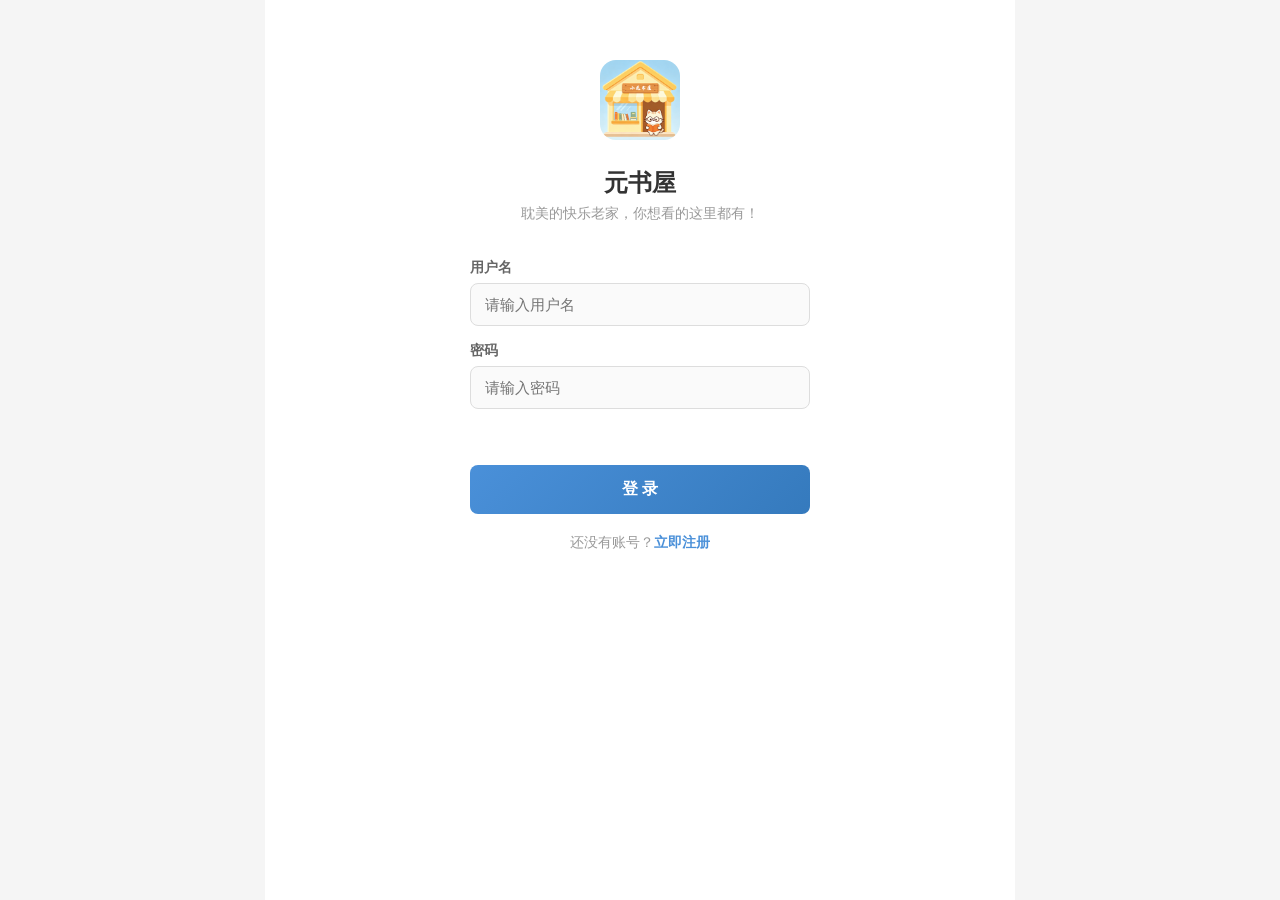
==== bookstore-web/index.html @ 1ee7d2e2 "Add files via upload" ====
<!DOCTYPE html>
<html lang="zh-CN">
<head>
<meta charset="UTF-8">
<meta name="viewport" content="width=device-width,initial-scale=1,maximum-scale=1,user-scalable=no">
<title>元书屋 - 二哈和他的白猫师尊</title>
<link rel="icon" type="image/png" href="images/logo.png">
<link rel="stylesheet" href="css/style.css">
<!-- 纯本地存储，跨设备通过导入导出JSON同步 -->
</head>
<body>

<!-- ==================== 登录/注册页面 ==================== -->
<div id="view-auth" class="view active">
  <div class="auth-container">
    <div class="auth-logo"><img src="images/logo.png" alt="元书屋" style="width:80px;height:80px;border-radius:16px;"></div>
    <h2 class="auth-app-name">元书屋</h2>
    <p class="auth-subtitle">耽美的快乐老家，你想看的这里都有！</p>

    <!-- 登录表单 -->
    <div id="auth-login-form">
      <div class="form-group">
        <label>用户名</label>
        <input type="text" id="login-username" placeholder="请输入用户名" autocomplete="username">
      </div>
      <div class="form-group">
        <label>密码</label>
        <input type="password" id="login-password" placeholder="请输入密码" autocomplete="current-password">
      </div>
      <div class="form-error" id="login-error"></div>
      <button class="btn-auth" id="btn-login">登 录</button>
      <p class="auth-switch">
        还没有账号？<span id="link-to-register">立即注册</span>
      </p>
    </div>

    <!-- 注册表单 -->
    <div id="auth-register-form" style="display:none">
      <div class="form-group">
        <label>用户名</label>
        <input type="text" id="reg-username" placeholder="设置用户名（至少2个字符）" autocomplete="off">
      </div>
      <div class="form-group">
        <label>密码</label>
        <input type="password" id="reg-password" placeholder="设置密码（至少4个字符）" autocomplete="new-password">
      </div>
      <div class="form-group">
        <label>确认密码</label>
        <input type="password" id="reg-password2" placeholder="再次输入密码">
      </div>
      <div class="form-error" id="reg-error"></div>
      <button class="btn-auth" id="btn-register">注 册</button>
      <p class="auth-switch">
        已有账号？<span id="link-to-login">返回登录</span>
      </p>
    </div>
  </div>
</div>

<!-- ==================== 顶部导航栏 ==================== -->
<nav id="top-nav" style="display:none">
  <div class="nav-title" id="nav-title"><img src="images/logo.png" style="width:24px;height:24px;border-radius:4px;vertical-align:middle;margin-right:6px;">元书屋</div>
  <div class="nav-tabs" id="nav-tabs">
    <span class="nav-tab active" data-tab="bookstore">书店</span>
    <span class="nav-tab" data-tab="bookshelf">书架<span id="badge-bookshelf" class="badge" style="display:none">0</span></span>
  </div>
  <div class="nav-user" id="nav-user">
    <span id="nav-username"></span>
    <span id="nav-role" class="user-role"></span>
    <span id="btn-admin" class="admin-badge" style="display:none" title="管理面板">⚙️</span>
    <span id="btn-logout" class="logout-btn">退出</span>
  </div>
</nav>

<!-- ==================== 书店视图 ==================== -->
<div id="view-bookstore" class="view">
  <div class="search-bar">
    <input type="text" class="search-input" id="search-input" placeholder="搜索书名、作者..." autocomplete="off">
    <button class="search-btn" id="search-btn">搜索</button>
  </div>
  <div class="category-bar" id="category-bar">
    <span class="cat-tag active" data-cat="全部">全部</span>
    <span class="cat-tag" data-cat="仙侠">仙侠</span>
    <span class="cat-tag" data-cat="言情">言情</span>
    <span class="cat-tag" data-cat="玄幻">玄幻</span>
    <span class="cat-tag" data-cat="悬疑">悬疑</span>
    <span class="cat-tag" data-cat="科幻">科幻</span>
    <span class="cat-tag" data-cat="武侠">武侠</span>
  </div>
  <div class="book-list" id="book-list"></div>
  <div class="empty-state" id="bookstore-empty" style="display:none">
    <div class="empty-icon">📚</div>
    <div class="empty-text">没有找到相关书籍</div>
  </div>
</div>

<!-- ==================== 书籍详情视图 ==================== -->
<div id="view-detail" class="view">
  <div id="detail-content"></div>
</div>

<!-- ==================== 我的书架视图 ==================== -->
<div id="view-bookshelf" class="view">
  <div class="shelf-grid" id="shelf-grid"></div>
  <div class="empty-state" id="shelf-empty">
    <div class="empty-icon">📚</div>
    <div class="empty-text">还没有购买任何书籍</div>
    <button class="btn-primary" onclick="App.switchTab('bookstore')">去书店逛逛吧~</button>
  </div>
  <!-- 我的订单 -->
  <div class="section-title" id="my-orders-title" style="display:none">📋 我的订单</div>
  <div class="order-list" id="my-orders-list"></div>
</div>

<!-- ==================== 阅读器视图 ==================== -->
<div id="view-reader" class="view">
  <div id="reader-topbar" class="reader-topbar">
    <span class="reader-back" id="reader-back">← 返回</span>
    <span class="reader-title" id="reader-title"></span>
    <span class="reader-chapter" id="reader-chapter-name"></span>
  </div>
  <div id="reader-content" class="reader-content"></div>
  <div id="reader-bottombar" class="reader-bottombar">
    <button class="rbtn" id="btn-catalog">📑 目录</button>
    <button class="rbtn" id="btn-prev">◀ 上一章</button>
    <button class="rbtn" id="btn-next">下一章 ▶</button>
    <button class="rbtn" id="btn-font-minus">A-</button>
    <button class="rbtn" id="btn-font-plus">A+</button>
    <button class="rbtn" id="btn-night">🌙 夜间</button>
  </div>
  <div id="catalog-overlay" class="catalog-overlay">
    <div class="catalog-panel">
      <div class="catalog-header">
        <span>📑 目录</span>
        <span class="catalog-close" id="catalog-close">✕</span>
      </div>
      <div class="catalog-list" id="catalog-list"></div>
    </div>
  </div>
  <div id="reader-loading" class="reader-loading" style="display:none">加载中...</div>
</div>

<!-- ==================== 管理员面板 ==================== -->
<div id="view-admin" class="view">
  <div class="admin-header">
    <span class="admin-back" id="admin-back">← 返回</span>
    <h3>🔐 管理员面板</h3>
    <div class="admin-header-btns">
      <button class="btn-sm" id="btn-export" title="导出数据用于其他设备">📤 导出</button>
      <button class="btn-sm" id="btn-import" title="从其他设备导入数据">📥 导入</button>
    </div>
  </div>
  <div class="admin-stats">
    <div class="admin-stat">
      <div class="stat-num" id="stat-pending">0</div>
      <div class="stat-label">待审核</div>
    </div>
    <div class="admin-stat">
      <div class="stat-num" id="stat-total">0</div>
      <div class="stat-label">总订单</div>
    </div>
    <div class="admin-stat">
      <div class="stat-num" id="stat-revenue">¥0</div>
      <div class="stat-label">总收入</div>
    </div>
  </div>

  <div class="section-title">⏳ 待审核订单</div>
  <div id="admin-pending-list"></div>
  <div class="empty-state" id="admin-empty">
    <div class="empty-icon">✅</div>
    <div class="empty-text">没有待审核的订单</div>
  </div>

  <div class="section-title">📋 最近已处理</div>
  <div id="admin-processed-list"></div>
</div>

<!-- ==================== 支付弹窗 ==================== -->
<div id="modal-payment" class="modal-overlay" style="display:none">
  <div class="modal-box">
    <div class="modal-close" id="modal-close">✕</div>
    <div id="payment-step-1">
      <h3 class="modal-title">确认支付</h3>
      <div class="pay-info">
        <div class="pay-book-title" id="pay-book-title"></div>
        <div class="pay-price">¥<span id="pay-price">0.99</span></div>
        <div class="pay-order-id">订单号：<span id="pay-order-id"></span></div>
      </div>
      <div class="qrcode-box">
        <img id="pay-qrcode" src="images/payment-qrcode.jpg" alt="收款码">
        <p class="qrcode-tip">📱 请使用微信或支付宝扫码支付</p>
      </div>
      <div class="verify-notice">
        ⚠️ 务必先付款后点击确认，方便管理员核对<br/>
        支付后需等待管理员确认（约1-10分钟）<br/>
        确认后书籍自动加入您的书架
      </div>
      <button class="btn-buy" id="btn-paid">
        💰 我已支付 ¥<span id="btn-paid-price">0.99</span>，等待管理员确认
      </button>
    </div>
    <div id="payment-step-2" style="display:none">
      <div class="pay-wait-icon">⏳</div>
      <h3 class="modal-title">已提交，等待审核</h3>
      <p class="pay-success-msg">
        管理员正在核对您的付款信息<br/>
        确认后书籍将自动加入书架<br/>
        <span style="color:#E67E22">⏱ 预计需要1-10分钟</span>
      </p>
      <button class="btn-shelf-go" id="btn-check-status">🔄 刷新状态</button>
      <button class="btn-shelf-go" style="margin-top:8px;background:#f0f0f0;color:#999" id="btn-close-pay">关闭</button>
    </div>
  </div>
</div>

<!-- 数据文件 -->
<script src="data/chapters/book-data.js"></script>

<!-- 应用脚本 -->
<script src="js/store.js"></script>
<script src="js/app.js"></script>
</body>
</html>
---- bookstore-web/css/style.css ----
/* =============================================
   元书屋 Web App - 移动端优先样式
   ============================================= */

* { margin:0; padding:0; box-sizing:border-box; }
html { font-size:16px; -webkit-tap-highlight-color:transparent; }
body {
  font-family:-apple-system,BlinkMacSystemFont,"PingFang SC","Segoe UI",sans-serif;
  background:#f5f5f5; color:#333; max-width:750px; margin:0 auto;
  min-height:100vh; overflow-x:hidden;
}

/* ===== 登录/注册页 ===== */
#view-auth { background:#fff; min-height:100vh; }
.auth-container { max-width:400px; margin:0 auto; padding:60px 30px; text-align:center; }
.auth-logo { font-size:64px; margin-bottom:12px; }
.auth-app-name { font-size:24px; color:#333; margin-bottom:6px; }
.auth-subtitle { font-size:14px; color:#999; margin-bottom:36px; }
.form-group { text-align:left; margin-bottom:16px; }
.form-group label { display:block; font-size:14px; color:#666; margin-bottom:6px; font-weight:bold; }
.form-group input {
  width:100%; padding:12px 14px; border:1px solid #ddd; border-radius:8px;
  font-size:15px; outline:none; background:#fafafa; transition:border .2s;
}
.form-group input:focus { border-color:#4A90D9; background:#fff; }
.form-error { color:#E74C3C; font-size:13px; margin-bottom:12px; min-height:20px; }
.btn-auth {
  width:100%; padding:14px; background:linear-gradient(135deg,#4A90D9,#357ABD);
  color:#fff; border:none; border-radius:8px; font-size:16px; font-weight:bold;
  cursor:pointer; margin-top:8px;
}
.btn-auth:active { opacity:.85; }
.auth-switch { margin-top:20px; font-size:14px; color:#999; }
.auth-switch span { color:#4A90D9; cursor:pointer; font-weight:bold; }

/* ===== 顶部导航 ===== */
#top-nav {
  position:sticky; top:0; z-index:100;
  background:linear-gradient(135deg,#4A90D9,#357ABD); color:#fff;
  padding:10px 14px; display:flex; align-items:center; justify-content:space-between;
  box-shadow:0 2px 8px rgba(0,0,0,.15);
}
.nav-title { font-size:17px; font-weight:bold; flex-shrink:0; }
.nav-tabs { display:flex; gap:4px; }
.nav-tab {
  padding:5px 14px; border-radius:16px; font-size:13px;
  cursor:pointer; opacity:.7; transition:all .2s; position:relative;
}
.nav-tab.active { opacity:1; background:rgba(255,255,255,.2); font-weight:bold; }
.badge {
  position:absolute; top:-7px; right:-10px;
  background:#E74C3C; color:#fff; font-size:10px;
  min-width:16px; height:16px; line-height:16px; text-align:center;
  border-radius:8px; padding:0 4px;
}
.nav-user { display:flex; align-items:center; gap:8px; flex-shrink:0; }
#nav-username { font-size:13px; max-width:60px; overflow:hidden; text-overflow:ellipsis; white-space:nowrap; }
.user-role { font-size:10px; background:rgba(255,255,255,.25); padding:2px 6px; border-radius:4px; }
.admin-badge { font-size:16px; cursor:pointer; }
.logout-btn { font-size:12px; opacity:.7; cursor:pointer; padding:4px 8px; }
.admin-header-btns { display:flex; gap:8px; }
.btn-sm {
  background:#f0f0f0; border:none; border-radius:6px; padding:6px 12px;
  font-size:13px; cursor:pointer;
}
.btn-sm:active { background:#ddd; }

/* ===== 视图切换 ===== */
.view { display:none; min-height:calc(100vh - 50px); padding-bottom:40px; }
.view.active { display:block; }

/* ===== 搜索栏 ===== */
.search-bar {
  display:flex; padding:12px 16px; background:#fff; gap:10px;
  position:sticky; top:50px; z-index:50;
}
.search-input {
  flex:1; padding:8px 16px; border:1px solid #e0e0e0; border-radius:20px;
  font-size:14px; outline:none; background:#f8f8f8;
}
.search-input:focus { border-color:#4A90D9; }
.search-btn {
  padding:8px 20px; background:#4A90D9; color:#fff; border:none;
  border-radius:20px; font-size:14px; cursor:pointer; white-space:nowrap;
}
.search-btn:active { background:#357ABD; }

/* ===== 分类栏 ===== */
.category-bar {
  display:flex; padding:10px 16px; background:#fff; gap:8px;
  overflow-x:auto; white-space:nowrap; border-bottom:1px solid #eee;
  -webkit-overflow-scrolling:touch;
}
.category-bar::-webkit-scrollbar { display:none; }
.cat-tag {
  padding:6px 18px; border-radius:20px; font-size:13px; color:#666;
  background:#f0f0f0; cursor:pointer; flex-shrink:0; transition:all .2s;
}
.cat-tag.active { background:#4A90D9; color:#fff; }

/* ===== 书籍列表 ===== */
.book-list { padding:12px 16px; }
.book-item {
  display:flex; background:#fff; border-radius:12px; padding:16px;
  margin-bottom:12px; cursor:pointer; box-shadow:0 1px 4px rgba(0,0,0,.04);
  transition:transform .15s;
}
.book-item:active { transform:scale(.98); }
.book-cover {
  width:90px; height:120px; border-radius:8px; flex-shrink:0;
  background:linear-gradient(135deg,#e0e0e0,#ccc);
  display:flex; align-items:center; justify-content:center; font-size:12px; color:#999;
}
.book-cover img { width:100%; height:100%; object-fit:cover; }
.book-info { flex:1; margin-left:14px; display:flex; flex-direction:column; justify-content:space-between; overflow:hidden; }
.book-title { font-size:17px; font-weight:bold; color:#333; white-space:nowrap; overflow:hidden; text-overflow:ellipsis; }
.book-author { font-size:13px; color:#999; margin:4px 0; }
.book-meta { display:flex; gap:10px; font-size:12px; color:#aaa; }
.book-cat { background:#eef4fb; color:#4A90D9; padding:2px 10px; border-radius:4px; font-size:11px; }
.book-price-row { display:flex; align-items:center; justify-content:space-between; }
.book-price { color:#E74C3C; font-size:22px; font-weight:bold; }
.book-sales { font-size:12px; color:#ccc; }

/* ===== 空状态 ===== */
.empty-state { text-align:center; padding:80px 20px; }
.empty-icon { font-size:60px; margin-bottom:14px; opacity:.5; }
.empty-text { font-size:15px; color:#999; }

/* ===== 详情页 ===== */
#detail-content { padding-bottom:80px; }
.detail-header {
  background:linear-gradient(135deg,#4A90D9,#357ABD); color:#fff;
  padding:30px 20px; display:flex;
}
.detail-cover {
  width:120px; height:165px; border-radius:10px; flex-shrink:0;
  background:rgba(255,255,255,.2); display:flex; align-items:center;
  justify-content:center; font-size:30px; box-shadow:0 4px 16px rgba(0,0,0,.2);
}
.detail-info { flex:1; margin-left:20px; display:flex; flex-direction:column; justify-content:center; }
.detail-title { font-size:22px; font-weight:bold; margin-bottom:6px; }
.detail-author { font-size:14px; opacity:.85; margin-bottom:8px; }
.detail-tags { display:flex; gap:8px; }
.detail-tag { background:rgba(255,255,255,.2); padding:2px 10px; border-radius:4px; font-size:12px; }
.detail-price-row { margin-top:10px; }
.detail-price { color:#FFD700; font-size:28px; font-weight:bold; }
.detail-section { background:#fff; margin:12px 16px; border-radius:12px; padding:20px; }
.detail-section h4 { font-size:16px; margin-bottom:12px; color:#333; }
.detail-desc { font-size:14px; color:#666; line-height:1.8; }
.chapter-preview-item {
  display:flex; align-items:center; padding:10px 0;
  border-bottom:1px solid #f5f5f5; font-size:14px;
}
.chapter-preview-item:last-child { border:none; }
.chap-idx { color:#999; width:40px; flex-shrink:0; }
.chap-title { flex:1; white-space:nowrap; overflow:hidden; text-overflow:ellipsis; }
.chap-words { color:#ccc; font-size:12px; flex-shrink:0; }
.chapter-locked { text-align:center; padding:14px; color:#999; font-size:13px; }
.detail-bottom {
  position:fixed; bottom:0; left:0; right:0; max-width:750px; margin:0 auto;
  background:#fff; padding:10px 16px; display:flex; align-items:center;
  justify-content:space-between; border-top:1px solid #eee;
  box-shadow:0 -2px 10px rgba(0,0,0,.05); z-index:90;
}
.detail-bottom .price-label { font-size:28px; font-weight:bold; color:#E74C3C; }
.detail-bottom .purchased-label { color:#27AE60; font-size:14px; }

/* ===== 通用按钮 ===== */
.btn-primary {
  background:#4A90D9; color:#fff; border:none; border-radius:8px;
  font-size:14px; padding:10px 24px; cursor:pointer;
}
.btn-primary:active { background:#357ABD; }
.btn-buy {
  background:linear-gradient(135deg,#E74C3C,#C0392B); color:#fff; border:none;
  border-radius:24px; padding:12px 32px; font-size:16px; font-weight:bold;
  cursor:pointer; display:block; width:100%; margin-top:16px;
}
.btn-buy:active { opacity:.85; }
.btn-read {
  background:linear-gradient(135deg,#4A90D9,#357ABD); color:#fff; border:none;
  border-radius:24px; padding:12px 32px; font-size:16px; font-weight:bold;
  cursor:pointer;
}

/* ===== 书架 ===== */
.shelf-grid { display:grid; grid-template-columns:repeat(3,1fr); gap:12px; padding:16px; }
.shelf-item { background:#fff; border-radius:10px; overflow:hidden; cursor:pointer; box-shadow:0 1px 4px rgba(0,0,0,.04); }
.shelf-item:active { transform:scale(.97); }
.shelf-cover-w { position:relative; padding-top:135%; background:#f0f0f0; }
.shelf-cover-w .cover-placeholder {
  position:absolute; top:0;left:0;width:100%;height:100%;
  display:flex;align-items:center;justify-content:center; font-size:24px;
  background:linear-gradient(135deg,#e8e8e8,#ddd);
}
.shelf-info { padding:8px 10px 10px; }
.shelf-title { font-size:13px; font-weight:bold; white-space:nowrap; overflow:hidden; text-overflow:ellipsis; }
.shelf-author { font-size:11px; color:#999; }
.shelf-progress { font-size:10px; color:#bbb; margin-top:2px; }
.shelf-progress-bar {
  position:absolute; bottom:0;left:0;right:0; height:3px; background:rgba(0,0,0,.1);
}
.shelf-progress-fill { height:100%; background:#4A90D9; }

/* ===== 订单列表（书架下） ===== */
.section-title { font-size:15px; font-weight:bold; color:#333; padding:20px 16px 8px; }
.order-list-item {
  background:#fff; margin:6px 16px; border-radius:10px; padding:14px 16px;
  display:flex; align-items:center; justify-content:space-between;
  box-shadow:0 1px 3px rgba(0,0,0,.03);
}
.order-list-item .ol-info { flex:1; }
.order-list-item .ol-book { font-size:14px; font-weight:bold; }
.order-list-item .ol-meta { font-size:12px; color:#999; margin-top:3px; }
.order-list-item .ol-status { font-size:12px; font-weight:bold; flex-shrink:0; }
.ol-status.pending { color:#E67E22; }
.ol-status.paid { color:#27AE60; }
.ol-status.rejected { color:#E74C3C; }

/* ===== 阅读器 ===== */
#view-reader { background:#f5f0e8; position:fixed; top:0;left:0;right:0;bottom:0; z-index:200; max-width:750px; margin:0 auto; display:none; flex-direction:column; }
#view-reader.active { display:flex; }
#view-reader.night { background:#1a1a1a; color:#999; }
.reader-topbar {
  display:flex; align-items:center; padding:10px 14px;
  background:rgba(245,240,232,.95); border-bottom:1px solid #e0d8c8;
  flex-shrink:0; font-size:13px;
}
#view-reader.night .reader-topbar { background:rgba(26,26,26,.95); border-color:#333; }
.reader-back { color:#4A90D9; cursor:pointer; flex-shrink:0; padding-right:12px; }
.reader-title { flex:1; text-align:center; font-weight:bold; font-size:14px; white-space:nowrap; overflow:hidden; text-overflow:ellipsis; }
.reader-chapter { font-size:12px; opacity:.6; flex-shrink:0; max-width:120px; white-space:nowrap; overflow:hidden; text-overflow:ellipsis; }
.reader-content { flex:1; overflow-y:auto; padding:20px 18px; -webkit-overflow-scrolling:touch; }
#view-reader.night .reader-content { color:#aaa; }
.reader-content .ch-title { text-align:center; font-size:20px; font-weight:bold; margin-bottom:24px; padding-bottom:16px; border-bottom:1px solid #d0c8b8; }
#view-reader.night .reader-content .ch-title { border-color:#333; }
.reader-content .ch-body { line-height:2; letter-spacing:.5px; }
.reader-content .ch-body p { text-indent:2em; margin-bottom:12px; }
.chapter-end { text-align:center; padding:40px 0; font-size:13px; opacity:.4; }
.reader-bottombar {
  display:flex; justify-content:space-around; padding:8px 0;
  background:rgba(245,240,232,.95); border-top:1px solid #e0d8c8; flex-shrink:0;
}
#view-reader.night .reader-bottombar { background:rgba(26,26,26,.95); border-color:#333; }
.rbtn { background:none; border:none; font-size:13px; color:#666; padding:6px 8px; cursor:pointer; border-radius:4px; }
#view-reader.night .rbtn { color:#888; }
.rbtn:active { background:rgba(0,0,0,.05); }

/* 目录抽屉 */
.catalog-overlay { position:fixed; top:0;left:0;right:0;bottom:0; background:rgba(0,0,0,.4); z-index:300; display:none; }
.catalog-overlay.show { display:block; }
.catalog-panel {
  position:absolute; left:0;top:0;bottom:0; width:75%; max-width:320px;
  background:#fff; display:flex; flex-direction:column; box-shadow:2px 0 16px rgba(0,0,0,.15);
}
.catalog-header { display:flex; justify-content:space-between; padding:16px; border-bottom:1px solid #eee; font-size:16px; font-weight:bold; }
.catalog-close { cursor:pointer; font-size:18px; color:#999; }
.catalog-list { flex:1; overflow-y:auto; padding:8px 0; }
.catalog-item { padding:12px 16px; border-bottom:1px solid #f5f5f5; cursor:pointer; display:flex; font-size:14px; }
.catalog-item:active { background:#f8f8f8; }
.catalog-item.current { color:#4A90D9; background:#eef4fb; }
.catalog-item .ci { width:36px; flex-shrink:0; color:inherit; }
.catalog-item .ct { flex:1; white-space:nowrap; overflow:hidden; text-overflow:ellipsis; }
.reader-loading { position:absolute; top:50%;left:50%;transform:translate(-50%,-50%); font-size:14px; color:#999; }

/* ===== 支付弹窗 ===== */
.modal-overlay {
  position:fixed; top:0;left:0;right:0;bottom:0; z-index:500;
  background:rgba(0,0,0,.5); display:flex; align-items:center; justify-content:center;
}
.modal-box {
  background:#fff; border-radius:16px; width:90%; max-width:400px;
  max-height:90vh; overflow-y:auto; padding:24px; position:relative;
}
.modal-close { position:absolute; top:12px; right:16px; font-size:20px; color:#999; cursor:pointer; }
.modal-title { text-align:center; font-size:18px; margin-bottom:16px; }
.pay-info { text-align:center; margin-bottom:16px; }
.pay-book-title { font-size:16px; font-weight:bold; margin-bottom:4px; }
.pay-price { font-size:32px; color:#E74C3C; font-weight:bold; margin:8px 0; }
.pay-order-id { font-size:12px; color:#ccc; }
.qrcode-box { text-align:center; margin:16px 0; }
.qrcode-box img { width:200px; height:200px; border:1px solid #eee; border-radius:8px; }
.qrcode-tip { font-size:13px; color:#999; margin-top:8px; }
.verify-notice {
  background:#FFF3E0; border-radius:8px; padding:12px; margin:12px 0;
  font-size:13px; color:#E65100; text-align:center; line-height:1.6;
}
.pay-wait-icon { font-size:56px; text-align:center; margin-bottom:12px; }
.pay-success-msg { text-align:center; color:#666; margin-bottom:16px; font-size:14px; line-height:1.8; }
.btn-read-now {
  width:100%; background:linear-gradient(135deg,#27AE60,#1E8449); color:#fff;
  border:none; border-radius:24px; padding:14px; font-size:16px; font-weight:bold;
  cursor:pointer; margin-bottom:10px;
}
.btn-read-now:active { opacity:.85; }
.btn-shelf-go {
  width:100%; background:#f5f5f5; color:#666; border:none;
  border-radius:24px; padding:12px; font-size:14px; cursor:pointer;
}

/* ===== 管理员面板 ===== */
.admin-header {
  display:flex; align-items:center; justify-content:space-between;
  padding:14px 16px; background:#fff; border-bottom:1px solid #eee;
}
.admin-header h3 { font-size:17px; }
.admin-back { color:#4A90D9; cursor:pointer; font-size:14px; }
.admin-stats {
  display:flex; background:linear-gradient(135deg,#2C3E50,#34495E); padding:24px 16px; color:#fff;
}
.admin-stat { flex:1; text-align:center; }
.stat-num { font-size:32px; font-weight:bold; }
.stat-label { font-size:12px; opacity:.7; margin-top:2px; }

.admin-order-item {
  background:#fff; margin:6px 16px; border-radius:10px; padding:16px;
  box-shadow:0 1px 3px rgba(0,0,0,.03);
}
.admin-order-item .ao-header { display:flex; justify-content:space-between; align-items:flex-start; margin-bottom:10px; }
.admin-order-item .ao-book { font-size:15px; font-weight:bold; }
.admin-order-item .ao-user { font-size:12px; color:#4A90D9; }
.admin-order-item .ao-meta { font-size:12px; color:#999; margin:4px 0; }
.admin-order-item .ao-actions { display:flex; gap:10px; margin-top:10px; }
.btn-approve {
  flex:1; background:#27AE60; color:#fff; border:none; border-radius:8px;
  padding:12px; font-size:14px; font-weight:bold; cursor:pointer;
}
.btn-approve:active { background:#1E8449; }
.btn-reject {
  flex:1; background:#f5f5f5; color:#999; border:none; border-radius:8px;
  padding:12px; font-size:14px; cursor:pointer;
}

#admin-empty { display:none; }

/* ===== 响应式 ===== */
@media (min-width:600px) {
  .shelf-grid { grid-template-columns:repeat(4,1fr); }
}
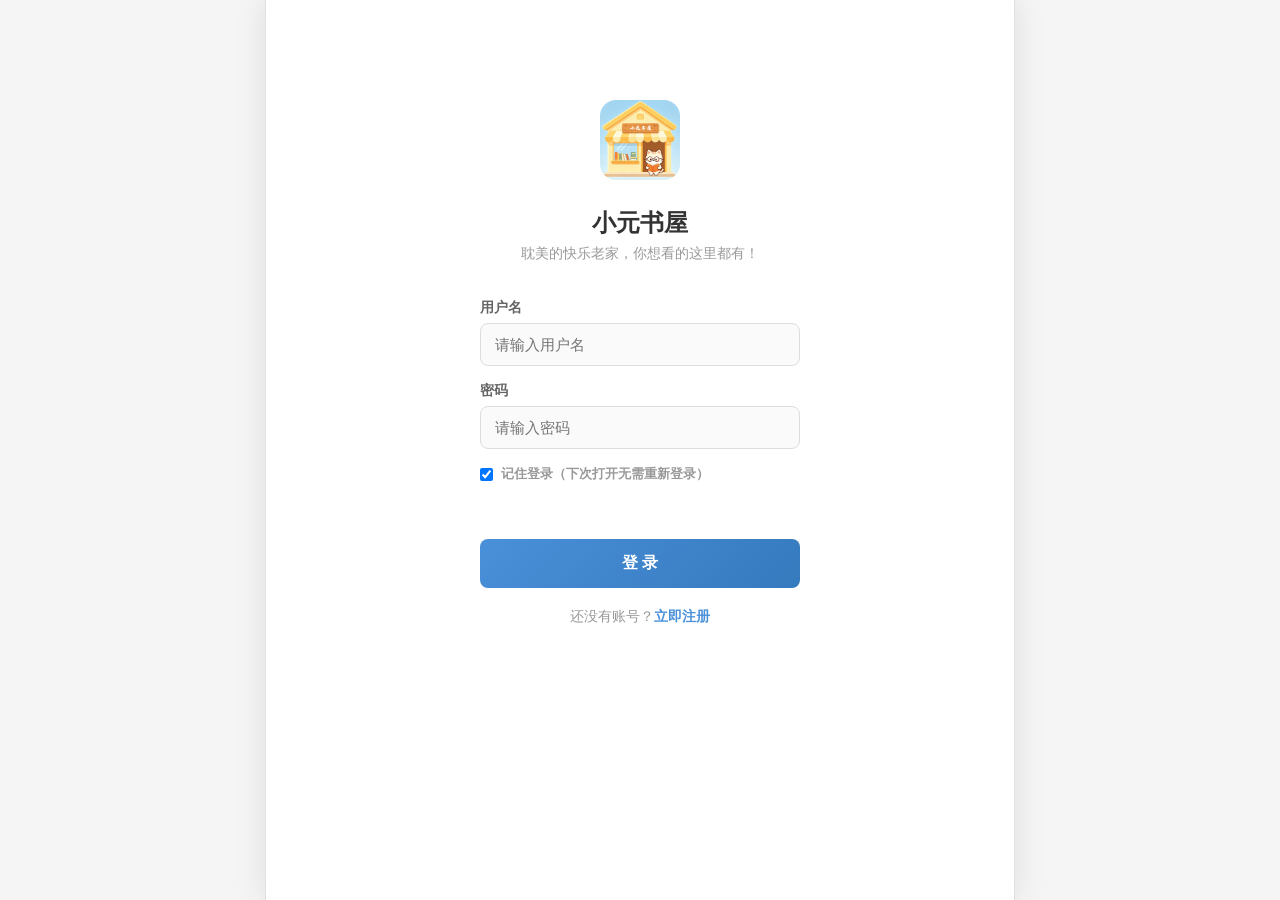
==== commit bd684304: "Add files via upload" ====
--- a/bookstore-web/index.html
+++ b/bookstore-web/index.html
@@ -3,7 +3,7 @@
 <head>
 <meta charset="UTF-8">
 <meta name="viewport" content="width=device-width,initial-scale=1,maximum-scale=1,user-scalable=no">
-<title>元书屋 - 二哈和他的白猫师尊</title>
+<title>小元书屋 - 二哈和他的白猫师尊</title>
 <link rel="icon" type="image/png" href="images/logo.png">
 <link rel="stylesheet" href="css/style.css">
 <!-- 纯本地存储，跨设备通过导入导出JSON同步 -->
@@ -13,8 +13,8 @@
 <!-- ==================== 登录/注册页面 ==================== -->
 <div id="view-auth" class="view active">
   <div class="auth-container">
-    <div class="auth-logo"><img src="images/logo.png" alt="元书屋" style="width:80px;height:80px;border-radius:16px;"></div>
-    <h2 class="auth-app-name">元书屋</h2>
+    <div class="auth-logo"><img src="images/logo.png" alt="小元书屋" style="width:80px;height:80px;border-radius:16px;"></div>
+    <h2 class="auth-app-name">小元书屋</h2>
     <p class="auth-subtitle">耽美的快乐老家，你想看的这里都有！</p>
 
     <!-- 登录表单 -->
@@ -26,6 +26,10 @@
       <div class="form-group">
         <label>密码</label>
         <input type="password" id="login-password" placeholder="请输入密码" autocomplete="current-password">
+      </div>
+      <div class="form-group" style="display:flex;align-items:center;gap:8px;">
+        <input type="checkbox" id="remember-me" checked style="width:auto;">
+        <label for="remember-me" style="font-size:13px;color:#999;margin:0;">记住登录（下次打开无需重新登录）</label>
       </div>
       <div class="form-error" id="login-error"></div>
       <button class="btn-auth" id="btn-login">登 录</button>
@@ -59,7 +63,7 @@
 
 <!-- ==================== 顶部导航栏 ==================== -->
 <nav id="top-nav" style="display:none">
-  <div class="nav-title" id="nav-title"><img src="images/logo.png" style="width:24px;height:24px;border-radius:4px;vertical-align:middle;margin-right:6px;">元书屋</div>
+  <div class="nav-title" id="nav-title"><img src="images/logo.png" style="width:24px;height:24px;border-radius:4px;vertical-align:middle;margin-right:6px;">小元书屋</div>
   <div class="nav-tabs" id="nav-tabs">
     <span class="nav-tab active" data-tab="bookstore">书店</span>
     <span class="nav-tab" data-tab="bookshelf">书架<span id="badge-bookshelf" class="badge" style="display:none">0</span></span>
@@ -174,6 +178,51 @@
 
   <div class="section-title">📋 最近已处理</div>
   <div id="admin-processed-list"></div>
+
+  <!-- 上传新书 -->
+  <div class="section-title">📤 上传新书</div>
+  <div class="settings-card" id="upload-section">
+    <div class="form-group">
+      <label>书名 <span style="color:#E74C3C">*</span></label>
+      <input type="text" id="upload-title" placeholder="输入书名">
+    </div>
+    <div class="form-group">
+      <label>作者 <span style="color:#E74C3C">*</span></label>
+      <input type="text" id="upload-author" placeholder="输入作者">
+    </div>
+    <div class="form-group">
+      <label>简介</label>
+      <textarea id="upload-desc" placeholder="输入书籍简介" rows="3" style="width:100%;padding:10px;border:1px solid #ddd;border-radius:8px;font-size:14px;resize:vertical;"></textarea>
+    </div>
+    <div class="form-group">
+      <label>分类</label>
+      <select id="upload-category" style="width:100%;padding:10px;border:1px solid #ddd;border-radius:8px;font-size:14px;">
+        <option>仙侠</option><option>言情</option><option>玄幻</option><option>悬疑</option><option>科幻</option><option>武侠</option><option>历史</option><option>都市</option><option>其他</option>
+      </select>
+    </div>
+    <div class="form-group">
+      <label>价格（元）</label>
+      <input type="number" id="upload-price" value="0.99" step="0.01" min="0">
+    </div>
+    <div class="form-group">
+      <label>上传 TXT 文件 <span style="color:#E74C3C">*</span></label>
+      <div class="upload-area" id="upload-area">
+        <div class="upload-hint">📁 点击选择或拖拽 .txt 文件到此处</div>
+        <input type="file" id="upload-file" accept=".txt" style="display:none;">
+        <div id="upload-file-name" style="font-size:13px;color:#4A90D9;margin-top:8px;"></div>
+      </div>
+      <div class="upload-tip">文件格式需包含"第X章"标记来划分章节</div>
+    </div>
+    <div id="upload-progress" style="display:none;margin:10px 0;">
+      <div style="background:#eee;border-radius:10px;height:8px;">
+        <div id="upload-bar" style="background:#4A90D9;height:8px;border-radius:10px;width:0%;transition:width .3s;"></div>
+      </div>
+      <div id="upload-status" style="font-size:13px;color:#999;text-align:center;margin-top:6px;"></div>
+    </div>
+    <div id="upload-error" class="form-error"></div>
+    <button class="btn-approve" id="btn-upload" style="width:100%;">📤 解析并上架</button>
+    <div id="upload-result" style="display:none;margin-top:12px;padding:12px;background:#E8F5E9;border-radius:8px;font-size:14px;color:#2E7D32;"></div>
+  </div>
 </div>
 
 <!-- ==================== 支付弹窗 ==================== -->
--- a/bookstore-web/css/style.css
+++ b/bookstore-web/css/style.css
@@ -1,5 +1,5 @@
 /* =============================================
-   元书屋 Web App - 移动端优先样式
+   小元书屋 Web App - 移动端优先样式
    ============================================= */
 
 * { margin:0; padding:0; box-sizing:border-box; }
@@ -333,7 +333,36 @@
 
 #admin-empty { display:none; }
 
-/* ===== 响应式 ===== */
-@media (min-width:600px) {
-  .shelf-grid { grid-template-columns:repeat(4,1fr); }
-}
+/* ===== 上传新书 ===== */
+.upload-area {
+  border:2px dashed #ddd; border-radius:12px; padding:30px; text-align:center;
+  cursor:pointer; transition:border .2s; background:#fafafa;
+}
+.upload-area:hover { border-color:#4A90D9; background:#f0f6ff; }
+.upload-hint { font-size:14px; color:#999; }
+.upload-tip { font-size:12px; color:#bbb; margin-top:6px; }
+#upload-section .form-group { margin-bottom:14px; }
+#upload-section .form-group label { display:block; font-size:14px; color:#666; margin-bottom:6px; font-weight:bold; }
+#upload-section .form-group input[type="text"],
+#upload-section .form-group input[type="number"],
+#upload-section .form-group select {
+  width:100%; padding:10px; border:1px solid #ddd; border-radius:8px; font-size:14px;
+}
+
+/* ===== 响应式：桌面端适配 ===== */
+@media (min-width:768px) {
+  body {
+    box-shadow:0 0 30px rgba(0,0,0,.1);
+    border-left:1px solid #e0e0e0;
+    border-right:1px solid #e0e0e0;
+  }
+  .book-cover { width:100px; height:135px; }
+  .detail-cover { width:140px; height:190px; }
+  .detail-title { font-size:24px; }
+  .shelf-grid { grid-template-columns:repeat(4,1fr); gap:16px; }
+  .auth-container { padding:100px 40px; }
+  .reader-content { padding:30px 40px; }
+}
+@media (min-width:1024px) {
+  .shelf-grid { grid-template-columns:repeat(5,1fr); gap:20px; }
+}
